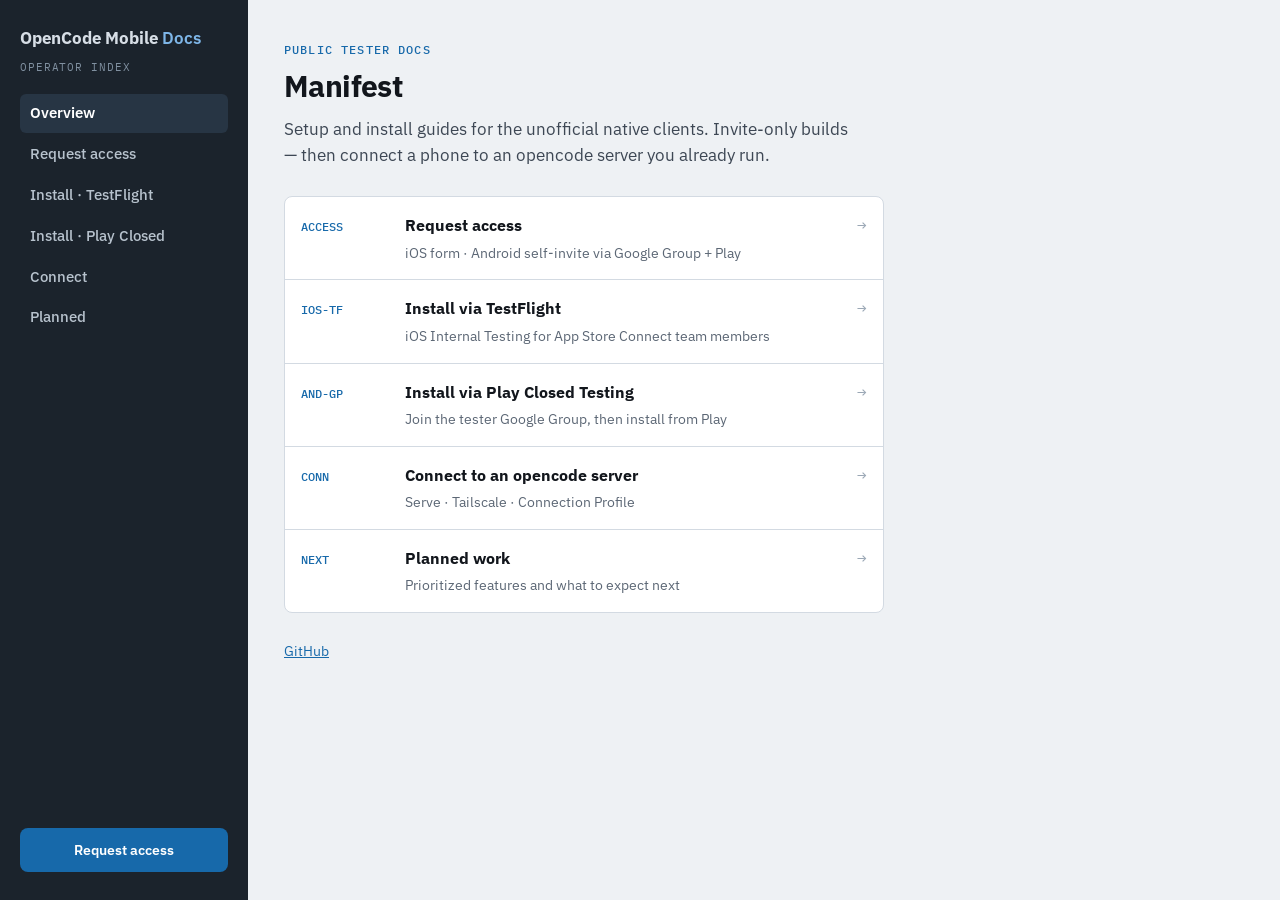
==== index.html @ 680fcaa7 "Add a public planned-work page with a prioritized feature backlog. Co-authored-by: Cursor <cursorage" ====
<!doctype html>
<html lang="en">
<head>
<meta charset="utf-8">
<meta name="viewport" content="width=device-width, initial-scale=1">
<title>OpenCode Mobile Docs</title>
<link rel="preconnect" href="https://fonts.googleapis.com">
<link rel="preconnect" href="https://fonts.gstatic.com" crossorigin>
<link href="https://fonts.googleapis.com/css2?family=IBM+Plex+Mono:wght@400;500;600&family=IBM+Plex+Sans:wght@400;500;600;700&display=swap" rel="stylesheet">
<link rel="stylesheet" href="./assets/site.css">
</head>
<body>
  <div class="shell">
    <aside class="site-rail">
      <a class="site-brand" href="./">OpenCode Mobile <span>Docs</span></a>
      <div class="site-tag">Operator index</div>
      <nav class="site-nav" aria-label="Site">
        <a href="./" aria-current="page">Overview</a>
        <a href="./request-access/">Request access</a>
        <a href="./install-testflight/">Install · TestFlight</a>
        <a href="./install-play-internal/">Install · Play Closed</a>
        <a href="./connecting/">Connect</a>
        <a href="./planned/">Planned</a>
      </nav>
      <a class="site-access" href="./request-access/">Request access</a>
    </aside>
    <main class="page">
      <div class="eyebrow">Public tester docs</div>
      <h1>Manifest</h1>
      <p class="lede">
        Setup and install guides for the unofficial native clients.
        Invite-only builds — then connect a phone to an opencode server you already run.
      </p>

      <div class="manifest">
        <a class="manifest-row" href="./request-access/">
          <span class="code">ACCESS</span>
          <span>
            <strong>Request access</strong>
            <em>iOS form · Android self-invite via Google Group + Play</em>
          </span>
          <span class="arrow">→</span>
        </a>
        <a class="manifest-row" href="./install-testflight/">
          <span class="code">IOS-TF</span>
          <span>
            <strong>Install via TestFlight</strong>
            <em>iOS Internal Testing for App Store Connect team members</em>
          </span>
          <span class="arrow">→</span>
        </a>
        <a class="manifest-row" href="./install-play-internal/">
          <span class="code">AND-GP</span>
          <span>
            <strong>Install via Play Closed Testing</strong>
            <em>Join the tester Google Group, then install from Play</em>
          </span>
          <span class="arrow">→</span>
        </a>
        <a class="manifest-row" href="./connecting/">
          <span class="code">CONN</span>
          <span>
            <strong>Connect to an opencode server</strong>
            <em>Serve · Tailscale · Connection Profile</em>
          </span>
          <span class="arrow">→</span>
        </a>
        <a class="manifest-row" href="./planned/">
          <span class="code">NEXT</span>
          <span>
            <strong>Planned work</strong>
            <em>Prioritized features and what to expect next</em>
          </span>
          <span class="arrow">→</span>
        </a>
      </div>

      <p class="footer">
        <a href="https://github.com/opencode-mobile/opencode-mobile-docs">GitHub</a>
      </p>
    </main>
  </div>
</body>
</html>
---- assets/site.css ----
:root {
  --ink: #12161c;
  --ink-soft: #3d4754;
  --muted: #5c6775;
  --line: #d3dae2;
  --paper: #eef1f4;
  --card: #ffffff;
  --accent: #1769aa;
  --accent-soft: #e3f0f9;
  --rail: #1b232c;
  --rail-ink: #d7dee6;
  --rail-muted: #8090a0;
  --warn-bg: #fff6e8;
  --warn-ink: #7a4a00;
  --warn-line: #efd2a3;
  --code-bg: #1b232c;
  --code-ink: #d7dee6;
  --radius: 8px;
  --shadow: none;
  --rail-width: 248px;
}

* { box-sizing: border-box; }

body {
  margin: 0;
  font-family: "IBM Plex Sans", ui-sans-serif, system-ui, -apple-system, "Segoe UI", sans-serif;
  background: var(--paper);
  color: var(--ink);
  line-height: 1.55;
}

.shell {
  display: grid;
  grid-template-columns: var(--rail-width) 1fr;
  min-height: 100vh;
}

.site-rail {
  position: sticky;
  top: 0;
  height: 100vh;
  overflow: auto;
  background: var(--rail);
  color: var(--rail-ink);
  padding: 28px 20px;
  display: flex;
  flex-direction: column;
}

.site-brand {
  text-decoration: none;
  color: var(--rail-ink);
  font-weight: 700;
  font-size: 1.05rem;
  letter-spacing: -0.01em;
  line-height: 1.25;
}

.site-brand:hover { color: #fff; }

.site-brand span {
  color: #7eb6e8;
  font-weight: 600;
}

.site-tag {
  font-family: "IBM Plex Mono", ui-monospace, monospace;
  font-size: 0.7rem;
  letter-spacing: 0.08em;
  text-transform: uppercase;
  color: var(--rail-muted);
  margin: 10px 0 18px;
}

.site-nav {
  display: flex;
  flex-direction: column;
  gap: 2px;
}

.site-nav a {
  text-decoration: none;
  color: #b7c2cd;
  font-size: 0.92rem;
  font-weight: 500;
  padding: 8px 10px;
  border-radius: 6px;
  transition: background 0.15s ease, color 0.15s ease;
}

.site-nav a:hover {
  background: rgba(126, 182, 232, 0.12);
  color: #fff;
}

.site-nav a[aria-current="page"] {
  background: rgba(126, 182, 232, 0.12);
  color: #fff;
  font-weight: 600;
}

.site-access {
  margin-top: auto;
  display: block;
  width: 100%;
  text-align: center;
  text-decoration: none;
  background: var(--accent);
  color: #fff;
  font-family: inherit;
  font-size: 0.9rem;
  font-weight: 600;
  padding: 11px 14px;
  border: 0;
  border-radius: 8px;
  cursor: pointer;
  transition: background 0.15s ease;
}

.site-access:hover {
  background: #125890;
  color: #fff;
}

.site-access[aria-current="page"] {
  background: #fff;
  color: var(--rail);
}

.page {
  max-width: 42rem;
  padding: 36px 36px 80px;
  min-width: 0;
}

.eyebrow {
  display: inline-flex;
  align-items: center;
  gap: 8px;
  font-family: "IBM Plex Mono", ui-monospace, monospace;
  font-size: 0.72rem;
  font-weight: 500;
  letter-spacing: 0.1em;
  text-transform: uppercase;
  color: var(--accent);
  margin-bottom: 10px;
}

h1 {
  font-size: clamp(1.75rem, 3.5vw, 1.85rem);
  font-weight: 700;
  line-height: 1.2;
  letter-spacing: -0.02em;
  margin: 0 0 12px;
}

.lede {
  font-size: 1.05rem;
  color: var(--ink-soft);
  margin: 0 0 28px;
  max-width: 36rem;
}

.path {
  display: grid;
  grid-template-columns: repeat(3, 1fr);
  gap: 10px;
  margin-bottom: 28px;
}

.path.cols-4 {
  grid-template-columns: repeat(2, 1fr);
}

.path a,
a.card {
  text-decoration: none;
  color: inherit;
  background: var(--card);
  border: 1px solid var(--line);
  border-radius: var(--radius);
  padding: 14px 12px;
  transition: border-color 0.15s ease, background 0.15s ease;
}

a.card {
  display: block;
  padding: 16px;
  margin-bottom: 10px;
}

.path a:hover,
a.card:hover {
  border-color: var(--accent);
  background: #f5f8fb;
}

.path .n {
  display: inline-flex;
  width: 1.5rem;
  height: 1.5rem;
  align-items: center;
  justify-content: center;
  border-radius: 4px;
  background: var(--accent-soft);
  color: var(--accent);
  font-family: "IBM Plex Mono", ui-monospace, monospace;
  font-size: 0.75rem;
  font-weight: 600;
  margin-bottom: 8px;
}

.path strong,
a.card strong {
  display: block;
  font-size: 0.95rem;
  margin-bottom: 2px;
}

a.card strong { font-size: 1.02rem; margin-bottom: 4px; }

.path span,
a.card span {
  display: block;
  font-size: 0.8rem;
  color: var(--muted);
  line-height: 1.35;
}

a.card span { font-size: 0.95rem; }

.card-list { margin-bottom: 28px; }

.manifest {
  background: var(--card);
  border: 1px solid var(--line);
  border-radius: var(--radius);
  overflow: hidden;
  margin-bottom: 28px;
}

.manifest-row {
  display: grid;
  grid-template-columns: 88px 1fr auto;
  gap: 16px;
  align-items: baseline;
  padding: 15px 16px;
  text-decoration: none;
  color: inherit;
  border-bottom: 1px solid var(--line);
  transition: background 0.15s ease;
}

.manifest-row:last-child { border-bottom: 0; }

.manifest-row:hover { background: #f5f8fb; }

.manifest-row .code {
  font-family: "IBM Plex Mono", ui-monospace, monospace;
  font-size: 0.76rem;
  color: var(--accent);
  font-weight: 500;
}

.manifest-row strong {
  display: block;
  font-size: 1.02rem;
  margin-bottom: 2px;
}

.manifest-row em {
  font-style: normal;
  color: var(--muted);
  font-size: 0.9rem;
}

.manifest-row .arrow {
  font-family: "IBM Plex Mono", ui-monospace, monospace;
  color: #9aa7b5;
}

.note {
  background: var(--card);
  border: 1px solid var(--line);
  border-left: 4px solid var(--accent);
  border-radius: var(--radius);
  padding: 14px 16px;
  color: var(--ink-soft);
  font-size: 0.95rem;
  margin-bottom: 36px;
}

.note a { color: var(--accent); font-weight: 500; }

section { margin-bottom: 40px; }

.section-head {
  display: flex;
  align-items: flex-start;
  gap: 14px;
  margin-bottom: 16px;
}

.step-badge {
  flex: 0 0 auto;
  width: 2.2rem;
  height: 2.2rem;
  border-radius: 6px;
  background: var(--ink);
  color: #fff;
  display: grid;
  place-items: center;
  font-family: "IBM Plex Mono", ui-monospace, monospace;
  font-weight: 600;
  font-size: 0.95rem;
}

.section-head h2 {
  font-size: 1.25rem;
  font-weight: 600;
  margin: 0 0 4px;
  letter-spacing: -0.015em;
}

.section-head p {
  margin: 0;
  color: var(--muted);
  font-size: 0.95rem;
}

.card {
  background: var(--card);
  border: 1px solid var(--line);
  border-radius: var(--radius);
  padding: 16px;
  margin-bottom: 10px;
}

.card h3 {
  margin: 0 0 8px;
  font-size: 1rem;
  font-weight: 600;
}

.card p {
  margin: 0 0 12px;
  color: var(--ink-soft);
  font-size: 0.95rem;
}

.card p:last-child { margin-bottom: 0; }

.callout {
  background: var(--warn-bg);
  border: 1px solid var(--warn-line);
  color: var(--warn-ink);
  border-radius: var(--radius);
  padding: 12px 14px;
  font-size: 0.92rem;
  margin: 12px 0 0;
}

.callout strong { color: var(--ink); }

ol.clean, ul.clean {
  margin: 0;
  padding-left: 1.2rem;
  color: var(--ink-soft);
}

ol.clean li, ul.clean li { margin: 0.4rem 0; }

ol.clean li::marker, ul.clean li::marker {
  color: var(--accent);
  font-weight: 600;
}

pre {
  margin: 0;
  background: var(--code-bg);
  color: var(--code-ink);
  border-radius: 6px;
  padding: 14px 16px;
  overflow-x: auto;
  font-family: "IBM Plex Mono", ui-monospace, "SF Mono", Menlo, Consolas, monospace;
  font-size: 0.82rem;
  line-height: 1.55;
}

code {
  font-family: "IBM Plex Mono", ui-monospace, "SF Mono", Menlo, Consolas, monospace;
  font-size: 0.86em;
  background: var(--accent-soft);
  color: #123a5c;
  padding: 0.1em 0.35em;
  border-radius: 4px;
}

pre code {
  background: none;
  color: inherit;
  padding: 0;
  font-size: inherit;
}

.url-pill {
  display: inline-block;
  margin-top: 4px;
  background: var(--accent-soft);
  color: var(--accent);
  font-family: "IBM Plex Mono", ui-monospace, monospace;
  font-size: 0.82rem;
  padding: 6px 10px;
  border-radius: 6px;
}

.grid-2 {
  display: grid;
  grid-template-columns: 1fr 1fr;
  gap: 12px;
}

.option {
  border: 1px solid var(--line);
  border-radius: var(--radius);
  padding: 14px;
  background: #f7f9fb;
}

.option.preferred {
  border-color: #a8c8e4;
  background: var(--accent-soft);
}

.option .label {
  display: inline-block;
  font-family: "IBM Plex Mono", ui-monospace, monospace;
  font-size: 0.7rem;
  font-weight: 600;
  letter-spacing: 0.06em;
  text-transform: uppercase;
  color: var(--accent);
  margin-bottom: 6px;
}

.option h3 { margin: 0 0 6px; font-size: 1rem; }
.option p { margin: 0; font-size: 0.9rem; color: var(--ink-soft); }

details {
  background: var(--card);
  border: 1px solid var(--line);
  border-radius: var(--radius);
  padding: 0;
  margin-bottom: 12px;
  overflow: hidden;
}

details summary {
  cursor: pointer;
  list-style: none;
  padding: 14px 16px;
  font-weight: 600;
  color: var(--ink);
}

details summary::-webkit-details-marker { display: none; }

details summary::after {
  content: "+";
  float: right;
  color: var(--muted);
  font-weight: 500;
  font-family: "IBM Plex Mono", ui-monospace, monospace;
}

details[open] summary::after { content: "–"; }

details .body {
  padding: 0 16px 16px;
  border-top: 1px solid var(--line);
  padding-top: 14px;
}

table {
  width: 100%;
  border-collapse: collapse;
  font-size: 0.9rem;
}

th, td {
  text-align: left;
  vertical-align: top;
  padding: 10px 8px;
  border-bottom: 1px solid var(--line);
}

th {
  color: var(--muted);
  font-weight: 600;
  font-size: 0.72rem;
  text-transform: uppercase;
  letter-spacing: 0.06em;
  font-family: "IBM Plex Mono", ui-monospace, monospace;
}

.checklist {
  list-style: none;
  padding: 0;
  margin: 0;
}

.checklist li {
  display: flex;
  gap: 12px;
  align-items: flex-start;
  padding: 10px 0;
  border-bottom: 1px solid var(--line);
  color: var(--ink-soft);
  font-size: 0.95rem;
}

.checklist li:last-child { border-bottom: 0; }

.box {
  width: 1.15rem;
  height: 1.15rem;
  margin-top: 0.2rem;
  border: 1.5px solid var(--accent);
  border-radius: 3px;
  flex: 0 0 auto;
  background: #fff;
}

.footer {
  margin-top: 8px;
  color: var(--muted);
  font-size: 0.85rem;
}

.footer a { color: var(--accent); }

.figure {
  margin: 0 0 36px;
  background: var(--card);
  border: 1px solid var(--line);
  border-radius: var(--radius);
  overflow: hidden;
}

.figure-expand {
  display: block;
  width: 100%;
  margin: 0;
  padding: 0;
  border: 0;
  background: transparent;
  cursor: zoom-in;
  font: inherit;
  color: inherit;
  text-align: left;
}

.figure-expand:focus-visible {
  outline: 2px solid var(--accent);
  outline-offset: -2px;
}

.figure img {
  display: block;
  width: 100%;
  height: auto;
}

.figure figcaption {
  padding: 10px 14px;
  border-top: 1px solid var(--line);
  color: var(--muted);
  font-size: 0.85rem;
}

.lightbox-dialog {
  border: 0;
  padding: 0;
  background: transparent;
  max-width: min(96vw, 1400px);
  width: 100%;
}

.lightbox-dialog::backdrop {
  background: rgba(18, 22, 28, 0.72);
}

.lightbox-dialog[open] {
  display: grid;
  place-items: center;
}

.lightbox-frame {
  position: relative;
  margin: 0;
  max-width: 100%;
}

.lightbox-frame img {
  display: block;
  max-width: 100%;
  max-height: 90vh;
  width: auto;
  height: auto;
  border-radius: var(--radius);
  background: var(--card);
}

.lightbox-close {
  position: absolute;
  top: 10px;
  right: 10px;
  width: 2rem;
  height: 2rem;
  border: 0;
  border-radius: 6px;
  background: rgba(18, 22, 28, 0.72);
  color: #fff;
  font-size: 1.25rem;
  line-height: 1;
  cursor: pointer;
}

.lightbox-close:hover {
  background: var(--accent);
}

.group-label {
  display: inline-block;
  font-family: "IBM Plex Mono", ui-monospace, monospace;
  font-size: 0.7rem;
  font-weight: 600;
  letter-spacing: 0.08em;
  text-transform: uppercase;
  color: var(--muted);
  margin: 8px 0 10px;
}

.cta {
  display: inline-flex;
  align-items: center;
  justify-content: center;
  gap: 8px;
  margin-top: 4px;
  padding: 12px 18px;
  border: 0;
  border-radius: 8px;
  background: var(--ink);
  color: #fff;
  text-decoration: none;
  font-family: inherit;
  font-weight: 600;
  font-size: 0.95rem;
  cursor: pointer;
  transition: background 0.15s ease;
}

.cta:hover {
  background: var(--accent);
}

.cta-secondary {
  display: inline-block;
  margin-top: 14px;
  color: var(--accent);
  font-weight: 500;
  font-size: 0.92rem;
}

.dialog-backdrop::backdrop {
  background: rgba(18, 22, 28, 0.48);
}

.dialog-backdrop {
  border: 1px solid var(--line);
  border-radius: var(--radius);
  background: var(--card);
  color: var(--ink);
  padding: 0;
  width: min(24rem, calc(100vw - 2rem));
  box-shadow: none;
}

.dialog-backdrop[open] {
  display: block;
}

.dialog-panel {
  padding: 20px 20px 18px;
}

.dialog-panel h2 {
  margin: 0 0 6px;
  font-size: 1.15rem;
  font-weight: 600;
  letter-spacing: -0.015em;
}

.dialog-panel > p {
  margin: 0 0 16px;
  color: var(--ink-soft);
  font-size: 0.95rem;
}

.dialog-choices {
  display: grid;
  gap: 10px;
}

.dialog-choice {
  display: block;
  width: 100%;
  text-align: left;
  text-decoration: none;
  color: inherit;
  background: #f7f9fb;
  border: 1px solid var(--line);
  border-radius: var(--radius);
  padding: 14px 14px;
  font-family: inherit;
  cursor: pointer;
  transition: border-color 0.15s ease, background 0.15s ease;
}

.dialog-choice:hover {
  border-color: var(--accent);
  background: var(--accent-soft);
}

.dialog-choice strong {
  display: block;
  font-size: 1rem;
  margin-bottom: 2px;
}

.dialog-choice span {
  display: block;
  font-size: 0.88rem;
  color: var(--muted);
  line-height: 1.35;
}

.dialog-dismiss {
  display: block;
  width: 100%;
  margin-top: 14px;
  padding: 10px 12px;
  border: 0;
  background: transparent;
  color: var(--muted);
  font-family: inherit;
  font-size: 0.9rem;
  font-weight: 500;
  cursor: pointer;
}

.dialog-dismiss:hover {
  color: var(--ink);
}

@media (max-width: 860px) {
  .shell { grid-template-columns: 1fr; }
  .site-rail {
    position: relative;
    height: auto;
    padding: 20px 16px;
  }
  .site-access { margin-top: 20px; }
  .page { padding: 28px 20px 72px; }
}

@media (max-width: 640px) {
  .path, .grid-2, .path.cols-4 { grid-template-columns: 1fr; }
  .manifest-row {
    grid-template-columns: 1fr;
    gap: 4px;
  }
  .manifest-row .arrow { display: none; }
}
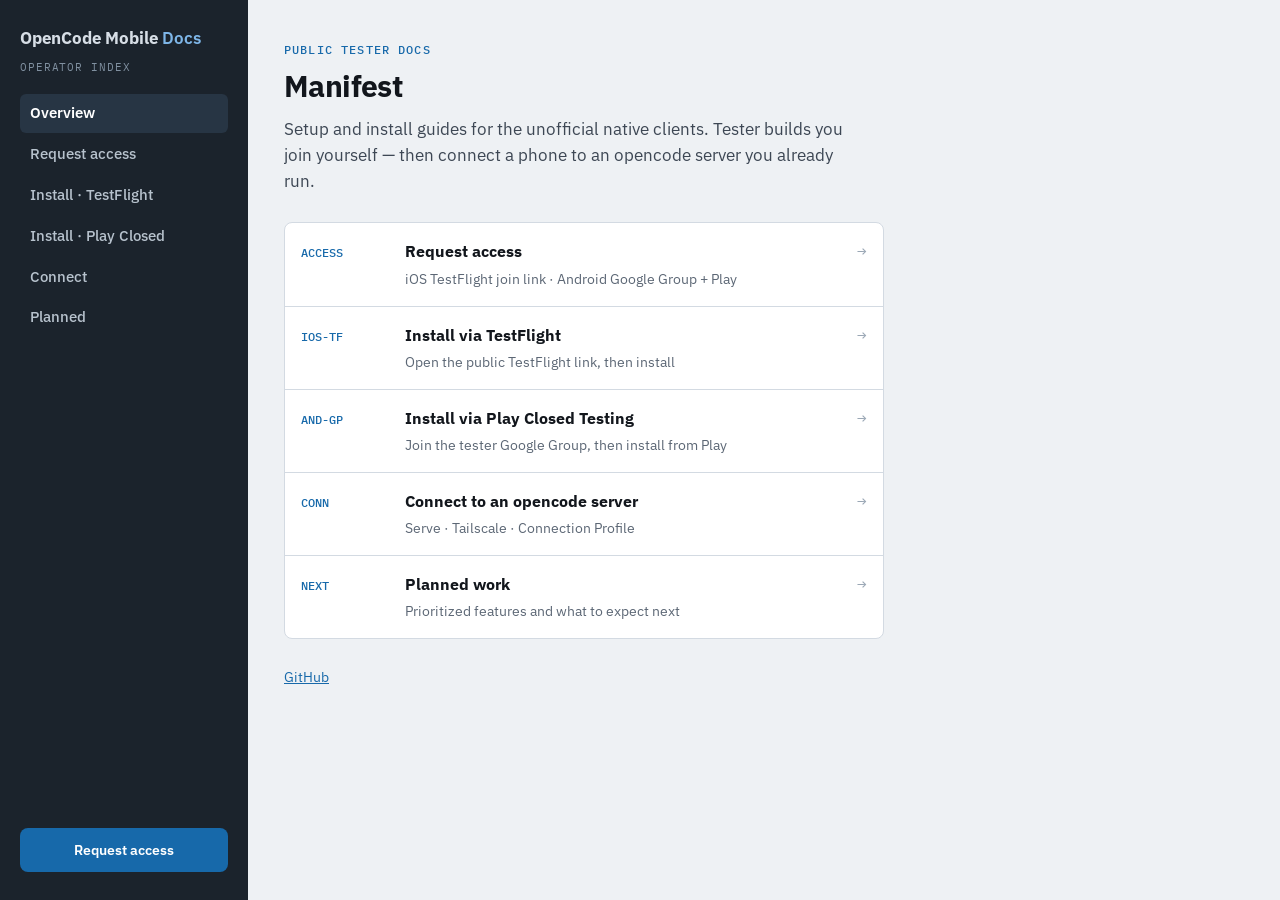
==== commit 1aee936d: "Point iOS installs at the public TestFlight join link. Testers can self-join instead of waiting on t" ====
--- a/index.html
+++ b/index.html
@@ -29,7 +29,7 @@
       <h1>Manifest</h1>
       <p class="lede">
         Setup and install guides for the unofficial native clients.
-        Invite-only builds — then connect a phone to an opencode server you already run.
+        Tester builds you join yourself — then connect a phone to an opencode server you already run.
       </p>
 
       <div class="manifest">
@@ -37,7 +37,7 @@
           <span class="code">ACCESS</span>
           <span>
             <strong>Request access</strong>
-            <em>iOS form · Android self-invite via Google Group + Play</em>
+            <em>iOS TestFlight join link · Android Google Group + Play</em>
           </span>
           <span class="arrow">→</span>
         </a>
@@ -45,7 +45,7 @@
           <span class="code">IOS-TF</span>
           <span>
             <strong>Install via TestFlight</strong>
-            <em>iOS Internal Testing for App Store Connect team members</em>
+            <em>Open the public TestFlight link, then install</em>
           </span>
           <span class="arrow">→</span>
         </a>
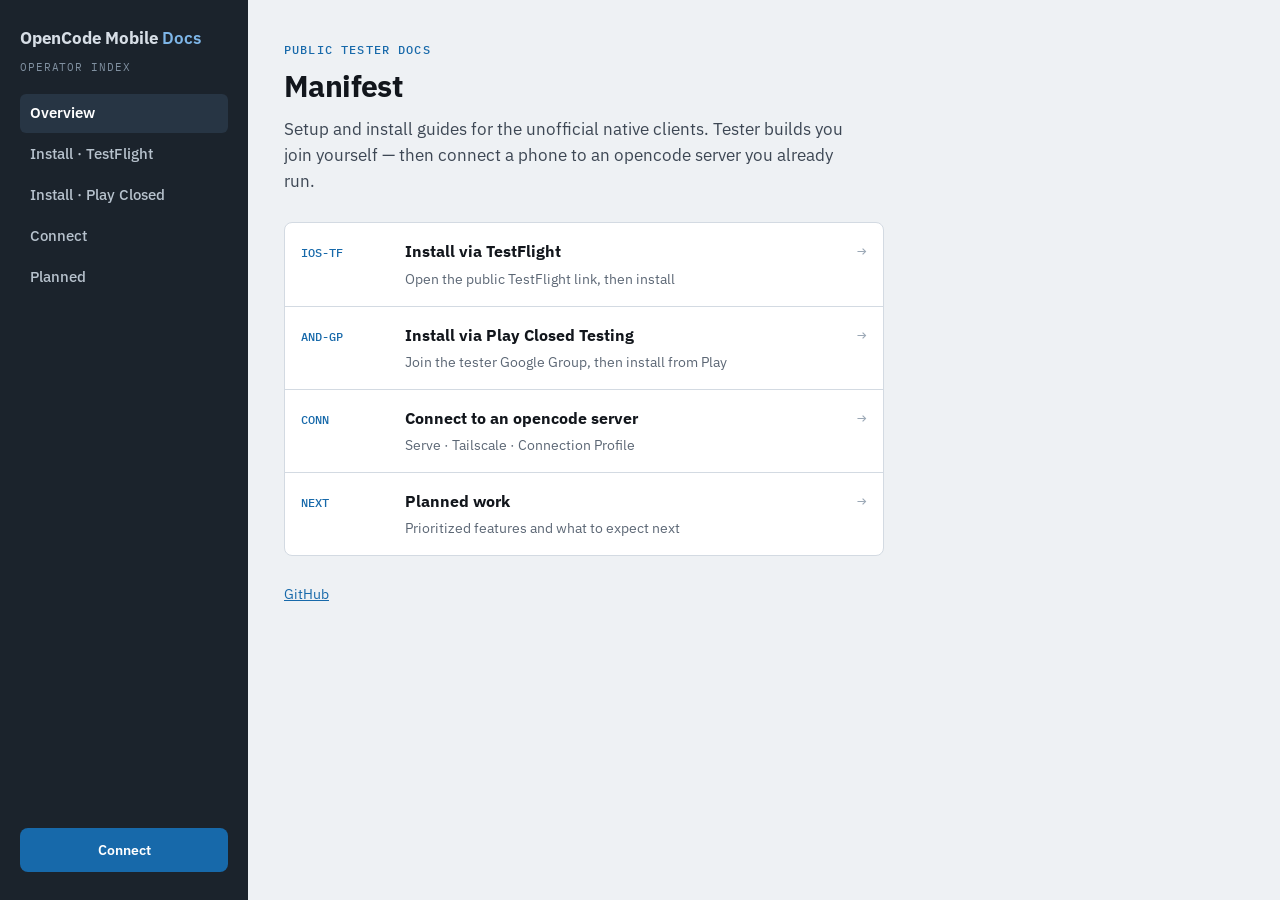
==== commit 02634414: "Drop the request-access flow now that both platforms are self-invite. Testers go straight to TestFli" ====
--- a/index.html
+++ b/index.html
@@ -16,13 +16,12 @@
       <div class="site-tag">Operator index</div>
       <nav class="site-nav" aria-label="Site">
         <a href="./" aria-current="page">Overview</a>
-        <a href="./request-access/">Request access</a>
         <a href="./install-testflight/">Install · TestFlight</a>
         <a href="./install-play-internal/">Install · Play Closed</a>
         <a href="./connecting/">Connect</a>
         <a href="./planned/">Planned</a>
       </nav>
-      <a class="site-access" href="./request-access/">Request access</a>
+      <a class="site-access" href="./connecting/">Connect</a>
     </aside>
     <main class="page">
       <div class="eyebrow">Public tester docs</div>
@@ -33,14 +32,6 @@
       </p>
 
       <div class="manifest">
-        <a class="manifest-row" href="./request-access/">
-          <span class="code">ACCESS</span>
-          <span>
-            <strong>Request access</strong>
-            <em>iOS TestFlight join link · Android Google Group + Play</em>
-          </span>
-          <span class="arrow">→</span>
-        </a>
         <a class="manifest-row" href="./install-testflight/">
           <span class="code">IOS-TF</span>
           <span>
--- a/assets/site.css
+++ b/assets/site.css
@@ -673,97 +673,6 @@
   font-size: 0.92rem;
 }
 
-.dialog-backdrop::backdrop {
-  background: rgba(18, 22, 28, 0.48);
-}
-
-.dialog-backdrop {
-  border: 1px solid var(--line);
-  border-radius: var(--radius);
-  background: var(--card);
-  color: var(--ink);
-  padding: 0;
-  width: min(24rem, calc(100vw - 2rem));
-  box-shadow: none;
-}
-
-.dialog-backdrop[open] {
-  display: block;
-}
-
-.dialog-panel {
-  padding: 20px 20px 18px;
-}
-
-.dialog-panel h2 {
-  margin: 0 0 6px;
-  font-size: 1.15rem;
-  font-weight: 600;
-  letter-spacing: -0.015em;
-}
-
-.dialog-panel > p {
-  margin: 0 0 16px;
-  color: var(--ink-soft);
-  font-size: 0.95rem;
-}
-
-.dialog-choices {
-  display: grid;
-  gap: 10px;
-}
-
-.dialog-choice {
-  display: block;
-  width: 100%;
-  text-align: left;
-  text-decoration: none;
-  color: inherit;
-  background: #f7f9fb;
-  border: 1px solid var(--line);
-  border-radius: var(--radius);
-  padding: 14px 14px;
-  font-family: inherit;
-  cursor: pointer;
-  transition: border-color 0.15s ease, background 0.15s ease;
-}
-
-.dialog-choice:hover {
-  border-color: var(--accent);
-  background: var(--accent-soft);
-}
-
-.dialog-choice strong {
-  display: block;
-  font-size: 1rem;
-  margin-bottom: 2px;
-}
-
-.dialog-choice span {
-  display: block;
-  font-size: 0.88rem;
-  color: var(--muted);
-  line-height: 1.35;
-}
-
-.dialog-dismiss {
-  display: block;
-  width: 100%;
-  margin-top: 14px;
-  padding: 10px 12px;
-  border: 0;
-  background: transparent;
-  color: var(--muted);
-  font-family: inherit;
-  font-size: 0.9rem;
-  font-weight: 500;
-  cursor: pointer;
-}
-
-.dialog-dismiss:hover {
-  color: var(--ink);
-}
-
 @media (max-width: 860px) {
   .shell { grid-template-columns: 1fr; }
   .site-rail {
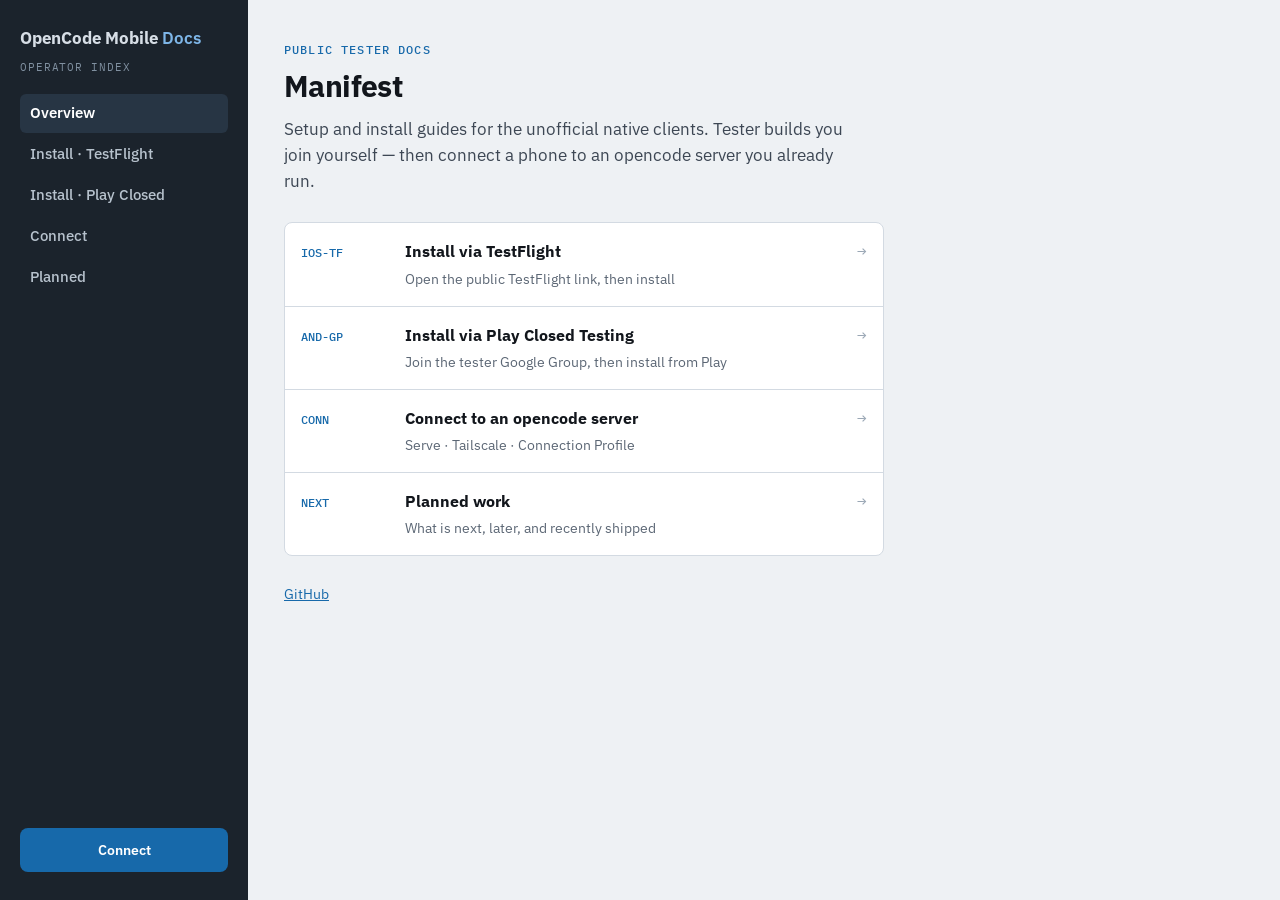
==== commit ee6b6544: "Show recently shipped work on the planned page in scan rows. Testers can scan next vs later vs alrea" ====
--- a/index.html
+++ b/index.html
@@ -60,7 +60,7 @@
           <span class="code">NEXT</span>
           <span>
             <strong>Planned work</strong>
-            <em>Prioritized features and what to expect next</em>
+            <em>What is next, later, and recently shipped</em>
           </span>
           <span class="arrow">→</span>
         </a>
--- a/assets/site.css
+++ b/assets/site.css
@@ -13,6 +13,8 @@
   --warn-bg: #fff6e8;
   --warn-ink: #7a4a00;
   --warn-line: #efd2a3;
+  --ok: #1f7a4d;
+  --ok-line: #cfe3d6;
   --code-bg: #1b232c;
   --code-ink: #d7dee6;
   --radius: 8px;
@@ -328,6 +330,90 @@
   color: var(--muted);
   font-size: 0.95rem;
 }
+
+.scan-jump {
+  display: flex;
+  flex-wrap: wrap;
+  gap: 8px;
+  margin: 0 0 32px;
+}
+
+.scan-jump a {
+  text-decoration: none;
+  color: var(--ink-soft);
+  font-size: 0.82rem;
+  font-weight: 500;
+  padding: 6px 10px;
+  border: 1px solid var(--line);
+  border-radius: 999px;
+  background: var(--card);
+}
+
+.scan-jump a:hover {
+  border-color: var(--accent);
+  color: var(--accent);
+}
+
+.scan { margin-bottom: 36px; }
+
+.scan-head {
+  display: flex;
+  align-items: baseline;
+  justify-content: space-between;
+  gap: 12px;
+  margin-bottom: 8px;
+  padding-bottom: 8px;
+  border-bottom: 1px solid var(--line);
+}
+
+.scan-head h2 {
+  margin: 0;
+  font-size: 0.78rem;
+  font-weight: 600;
+  letter-spacing: 0.08em;
+  text-transform: uppercase;
+  color: var(--muted);
+  font-family: "IBM Plex Mono", ui-monospace, monospace;
+}
+
+.scan-count {
+  font-family: "IBM Plex Mono", ui-monospace, monospace;
+  font-size: 0.75rem;
+  color: var(--muted);
+}
+
+.scan-row {
+  padding: 14px 0;
+  border-bottom: 1px solid var(--line);
+}
+
+.scan-row:last-child { border-bottom: 0; }
+
+.scan-row strong {
+  display: block;
+  font-size: 1.05rem;
+  font-weight: 600;
+  letter-spacing: -0.01em;
+  margin-bottom: 2px;
+}
+
+.scan-row span {
+  display: block;
+  font-size: 0.92rem;
+  color: var(--ink-soft);
+  line-height: 1.45;
+}
+
+.scan.shipped .scan-head { border-bottom-color: var(--ok-line); }
+
+.scan.shipped .scan-row strong { color: var(--ok); }
+
+.scan.shipped .scan-row strong::before {
+  content: "✓ ";
+  font-weight: 500;
+}
+
+.scan.later .scan-row { opacity: 0.78; }
 
 .card {
   background: var(--card);
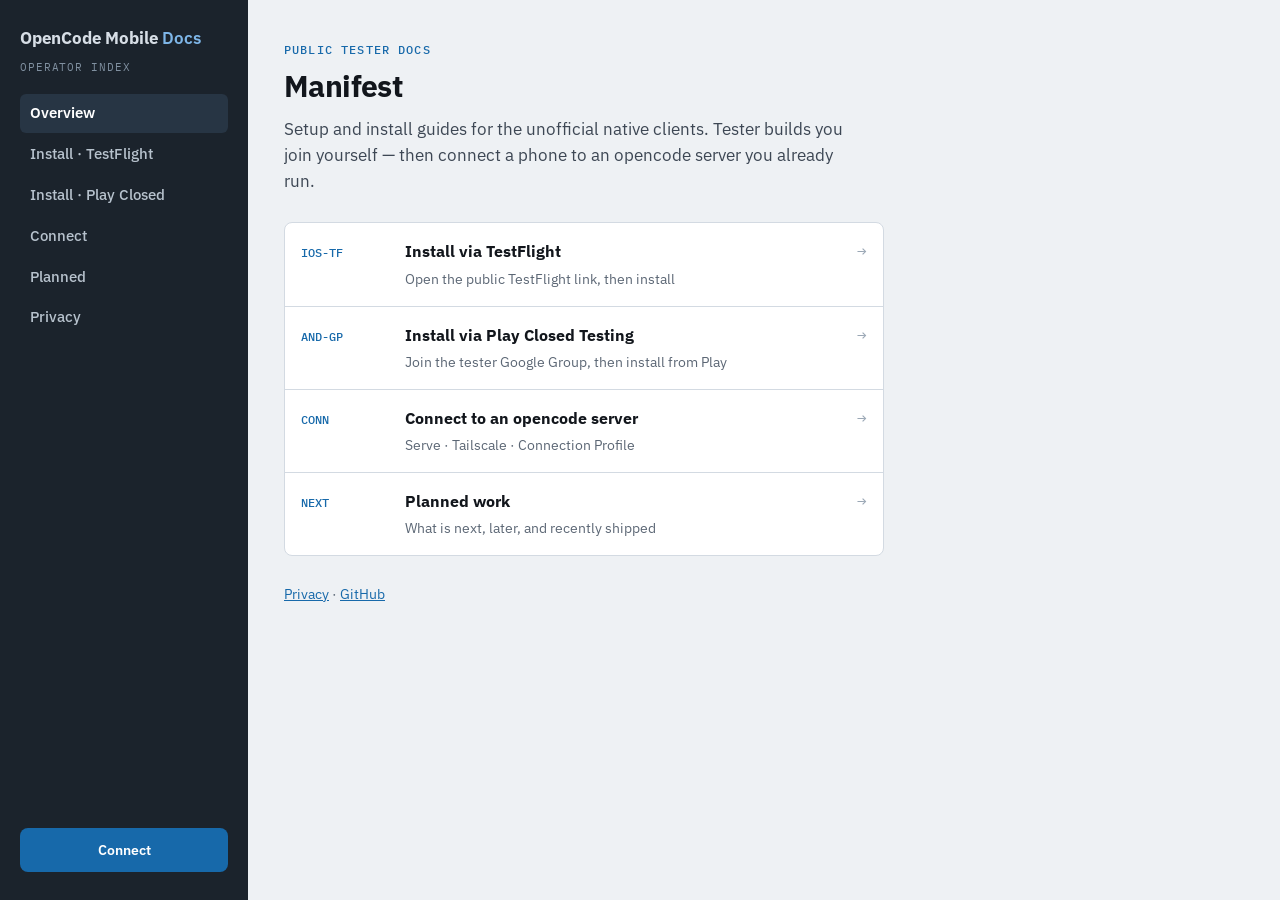
==== commit f2d44a59: "Rewrite the privacy policy to match shipped collection. Replace the stale “no product analytics” pag" ====
--- a/index.html
+++ b/index.html
@@ -20,6 +20,7 @@
         <a href="./install-play-internal/">Install · Play Closed</a>
         <a href="./connecting/">Connect</a>
         <a href="./planned/">Planned</a>
+        <a href="./privacy/">Privacy</a>
       </nav>
       <a class="site-access" href="./connecting/">Connect</a>
     </aside>
@@ -67,7 +68,8 @@
       </div>
 
       <p class="footer">
-        <a href="https://github.com/opencode-mobile/opencode-mobile-docs">GitHub</a>
+        <a href="./privacy/">Privacy</a>
+        · <a href="https://github.com/opencode-mobile/opencode-mobile-docs">GitHub</a>
       </p>
     </main>
   </div>
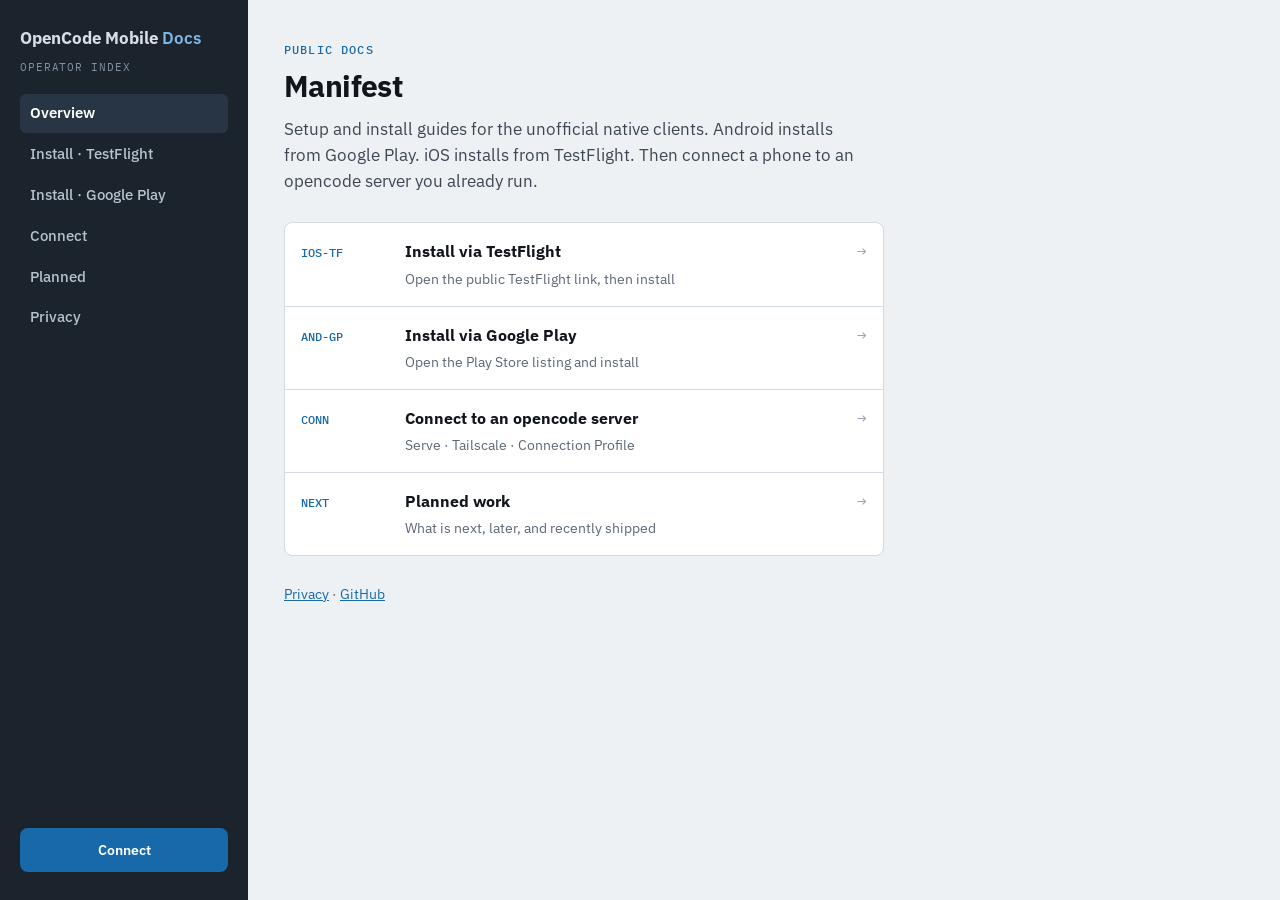
==== commit e27acae8: "Point Android installs at the public Play listing. Refresh the planned page from the current backlog" ====
--- a/index.html
+++ b/index.html
@@ -17,7 +17,7 @@
       <nav class="site-nav" aria-label="Site">
         <a href="./" aria-current="page">Overview</a>
         <a href="./install-testflight/">Install · TestFlight</a>
-        <a href="./install-play-internal/">Install · Play Closed</a>
+        <a href="./install-play-internal/">Install · Google Play</a>
         <a href="./connecting/">Connect</a>
         <a href="./planned/">Planned</a>
         <a href="./privacy/">Privacy</a>
@@ -25,11 +25,12 @@
       <a class="site-access" href="./connecting/">Connect</a>
     </aside>
     <main class="page">
-      <div class="eyebrow">Public tester docs</div>
+      <div class="eyebrow">Public docs</div>
       <h1>Manifest</h1>
       <p class="lede">
         Setup and install guides for the unofficial native clients.
-        Tester builds you join yourself — then connect a phone to an opencode server you already run.
+        Android installs from Google Play. iOS installs from TestFlight.
+        Then connect a phone to an opencode server you already run.
       </p>
 
       <div class="manifest">
@@ -44,8 +45,8 @@
         <a class="manifest-row" href="./install-play-internal/">
           <span class="code">AND-GP</span>
           <span>
-            <strong>Install via Play Closed Testing</strong>
-            <em>Join the tester Google Group, then install from Play</em>
+            <strong>Install via Google Play</strong>
+            <em>Open the Play Store listing and install</em>
           </span>
           <span class="arrow">→</span>
         </a>
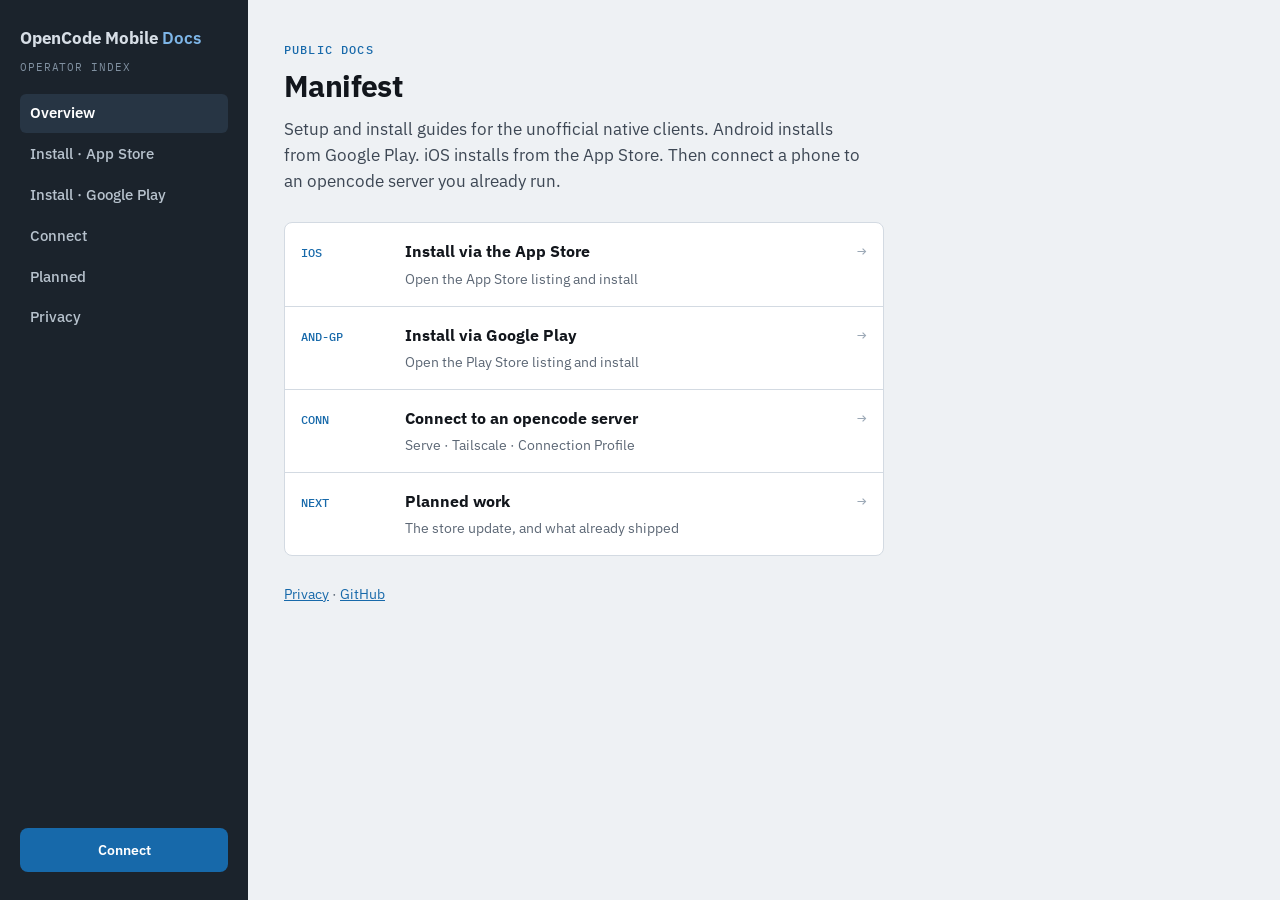
==== commit 08b02979: "Point iOS installs at the App Store and drop the TestFlight guide. The planned page now tracks the s" ====
--- a/index.html
+++ b/index.html
@@ -16,7 +16,7 @@
       <div class="site-tag">Operator index</div>
       <nav class="site-nav" aria-label="Site">
         <a href="./" aria-current="page">Overview</a>
-        <a href="./install-testflight/">Install · TestFlight</a>
+        <a href="./install-app-store/">Install · App Store</a>
         <a href="./install-play-internal/">Install · Google Play</a>
         <a href="./connecting/">Connect</a>
         <a href="./planned/">Planned</a>
@@ -29,16 +29,16 @@
       <h1>Manifest</h1>
       <p class="lede">
         Setup and install guides for the unofficial native clients.
-        Android installs from Google Play. iOS installs from TestFlight.
+        Android installs from Google Play. iOS installs from the App Store.
         Then connect a phone to an opencode server you already run.
       </p>
 
       <div class="manifest">
-        <a class="manifest-row" href="./install-testflight/">
-          <span class="code">IOS-TF</span>
+        <a class="manifest-row" href="./install-app-store/">
+          <span class="code">IOS</span>
           <span>
-            <strong>Install via TestFlight</strong>
-            <em>Open the public TestFlight link, then install</em>
+            <strong>Install via the App Store</strong>
+            <em>Open the App Store listing and install</em>
           </span>
           <span class="arrow">→</span>
         </a>
@@ -62,7 +62,7 @@
           <span class="code">NEXT</span>
           <span>
             <strong>Planned work</strong>
-            <em>What is next, later, and recently shipped</em>
+            <em>The store update, and what already shipped</em>
           </span>
           <span class="arrow">→</span>
         </a>
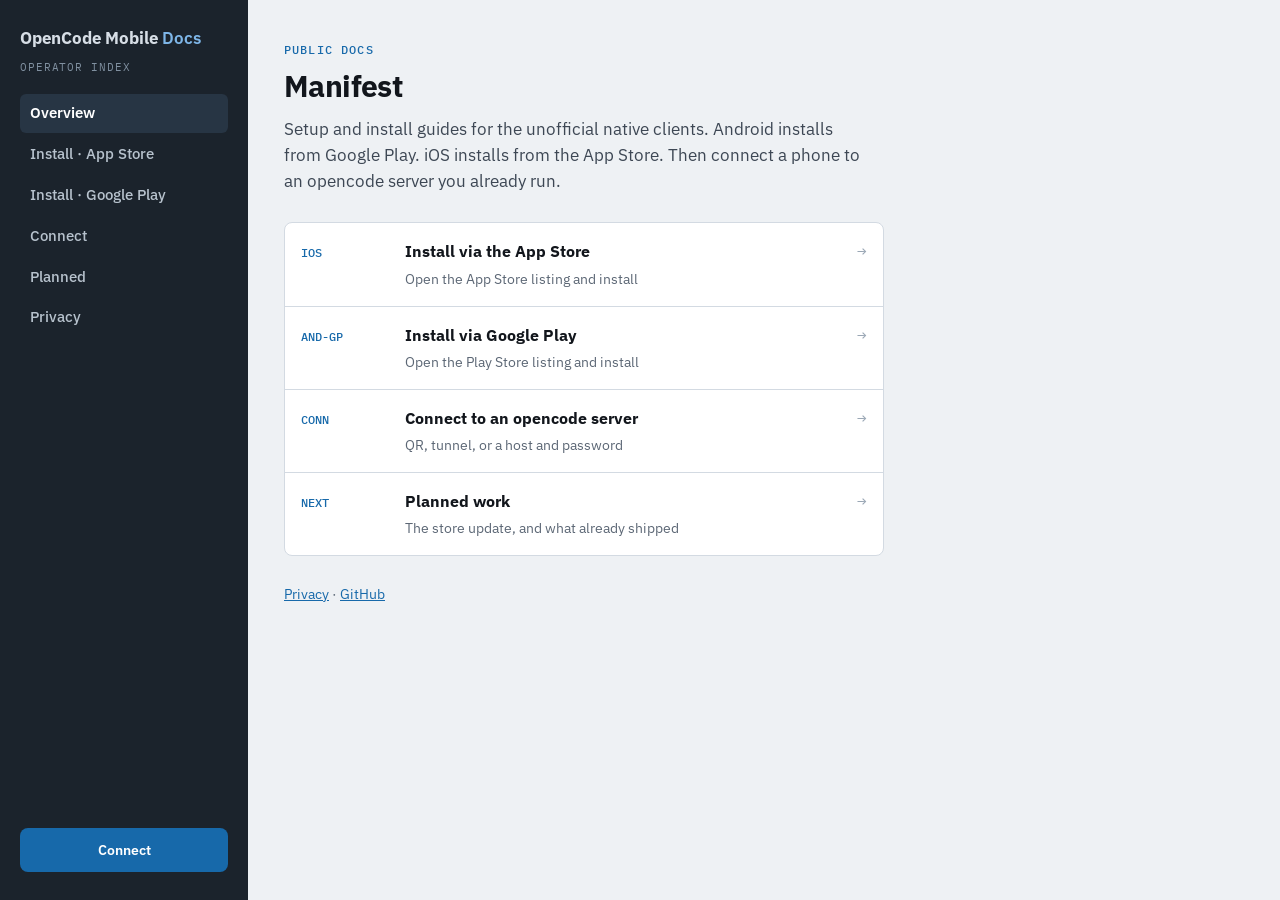
==== commit abc2941e: "Show the QR, tunnel, and password ways to reach a server. The connect guide only covered Tailscale p" ====
--- a/index.html
+++ b/index.html
@@ -54,7 +54,7 @@
           <span class="code">CONN</span>
           <span>
             <strong>Connect to an opencode server</strong>
-            <em>Serve · Tailscale · Connection Profile</em>
+            <em>QR, tunnel, or a host and password</em>
           </span>
           <span class="arrow">→</span>
         </a>
